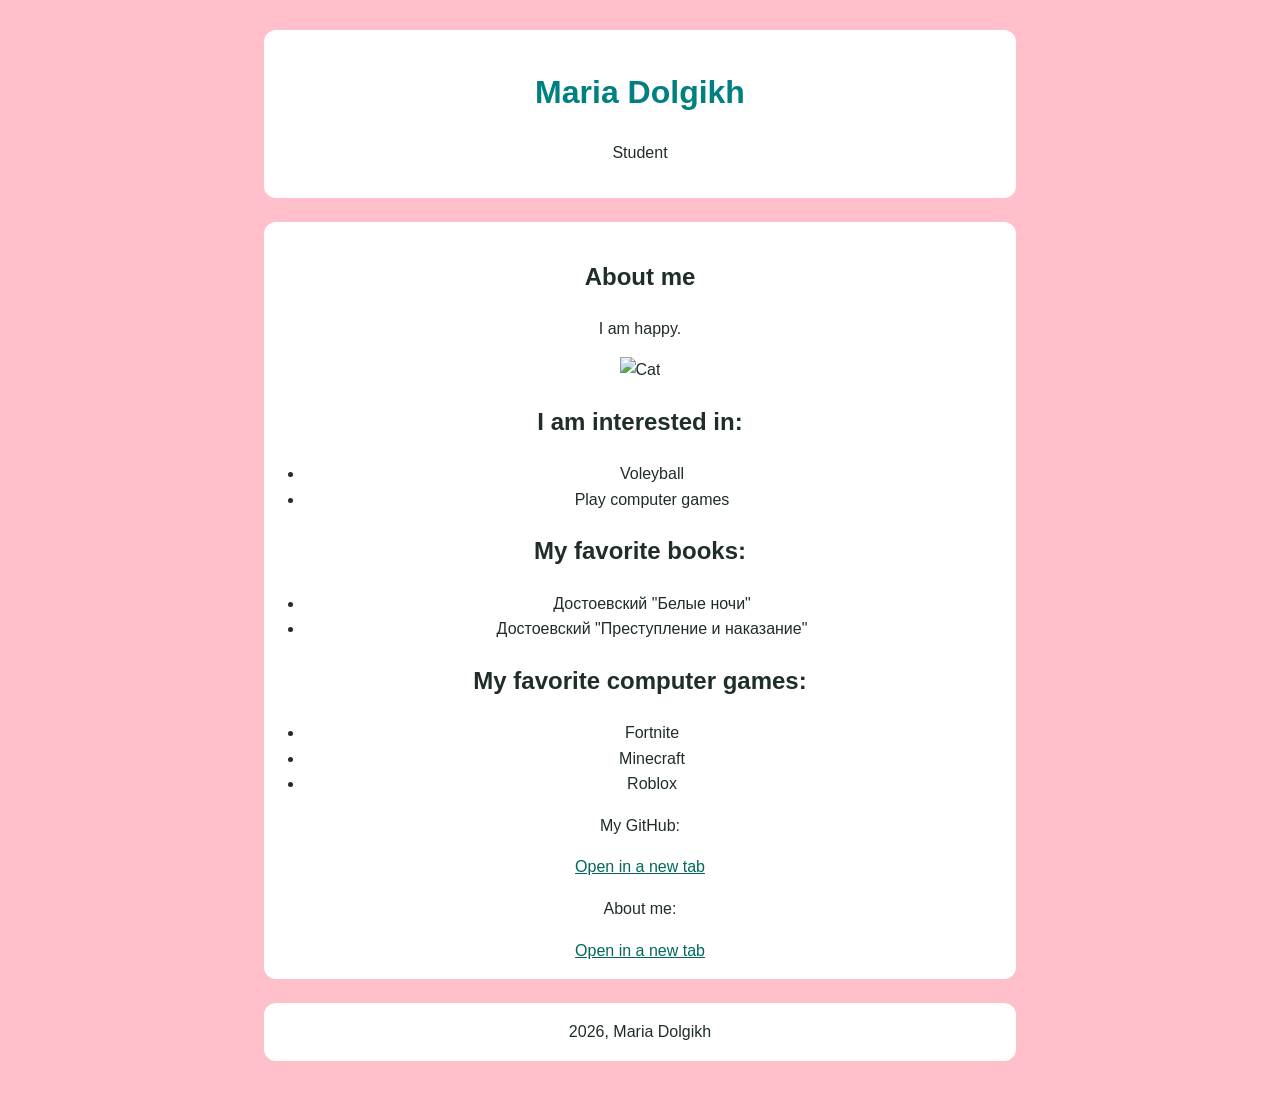
==== about.html @ c2f1fc69 "Add files via upload" ====
<!DOCTYPE html>
<html lang="ru">
    <head>
        <meta charset="utf-8">
        <meta name="viewport" content="width=device-width, initial-scale=1.0">
        <title>About Me</title>
        <link rel="stylesheet" href="style.css">
    </head>

    <body>
        <header>
            <h1>Maria Dolgikh</h1>
            <p>Student</p>
        </header>
        <body class="about"></body>

        <main>
            <section>
                <h2>About me</h2>
                <p>I am happy.</p>
                <img src="image/cat.jpg" alt="Cat">
            </section>

            <section>
                <h2>I am interested in:</h2>
                <ul>
                    <li>Voleyball</li>
                    <li>Play computer games</li>
                </ul>
            </section>

            <section>
                <h2>My favorite books:</h2>
                <ul>
                    <li>Достоевский "Белые ночи"</li>
                    <li>Достоевский "Преступление и наказание"</li>
                </ul>
            </section>

            <section>
                <h2>My favorite computer games:</h2>
                <ul>
                    <li>Fortnite</li>
                    <li>Minecraft</li>
                    <li>Roblox</li>
                </ul>
            </section>

            <p>My GitHub:</p>
            <a href="https://github.com/7fmdgvrfp4-ui?tab=repositories" target="_blank" rel="noopener noreferrer">Open in a new tab</a>

            <p>About me:</p>
            <a href="index.html" target="_blank" rel="noopener noreferrer">Open in a new tab</a>
        
        </main>


        <footer>
            2026, Maria Dolgikh
        </footer>
    </body>
</html>

<meta name="viewport" content="width=device-width, initial-scale=1.0">
---- style.css ----
body {
  font-family: Arial, sans-serif;
  background: #f9f7f2;
  color: #1f2d2b;
  margin: 0;
  padding: 24px;
  line-height: 1.6;
}

h1 {
  color: teal;
}

header, main, footer {
  max-width: 720px;
  margin: 0 auto 24px;
  padding: 16px;
  background: white;
  border-radius: 12px;
}

a {
  color: #00695c;
}

ul {
  padding-left: 24px;
}

.about {
    background-color: pink;
    font-family: Arial, sans-serif;
    text-align: center;
    padding: 30px; }
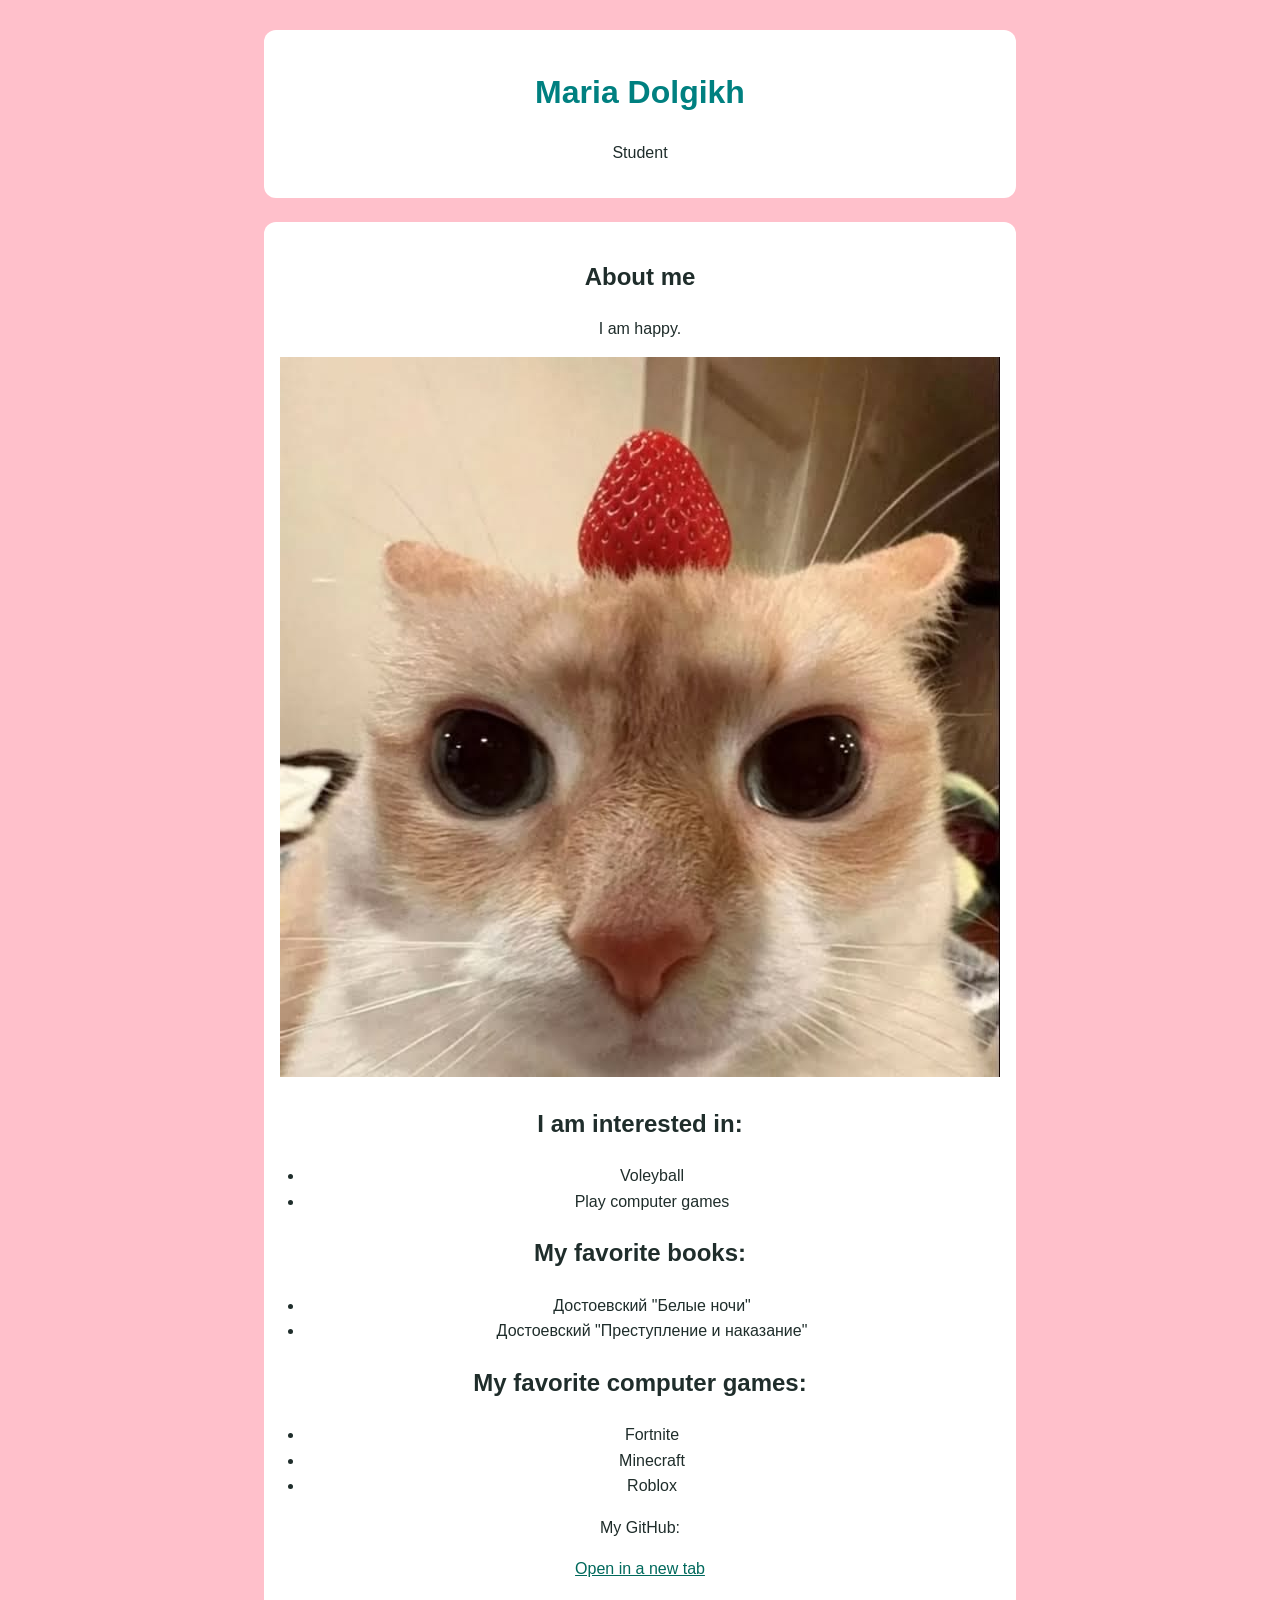
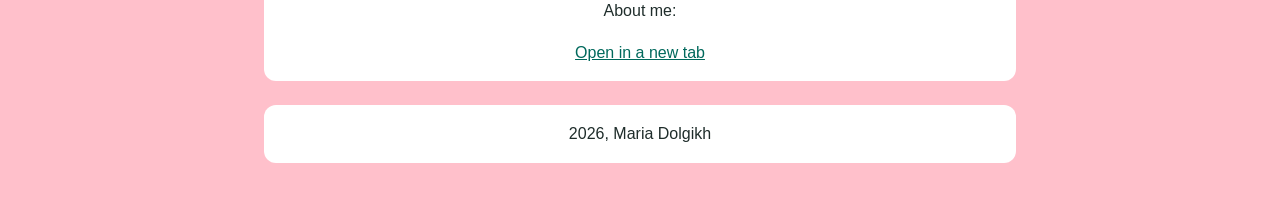
==== commit 010a85eb: "Update image source path in about.html" ====
--- a/about.html
+++ b/about.html
@@ -18,7 +18,7 @@
             <section>
                 <h2>About me</h2>
                 <p>I am happy.</p>
-                <img src="image/cat.jpg" alt="Cat">
+                <img src="cat.jpg" alt="Cat">
             </section>
 
             <section>
@@ -61,4 +61,4 @@
     </body>
 </html>
 
-<meta name="viewport" content="width=device-width, initial-scale=1.0">+<meta name="viewport" content="width=device-width, initial-scale=1.0">
